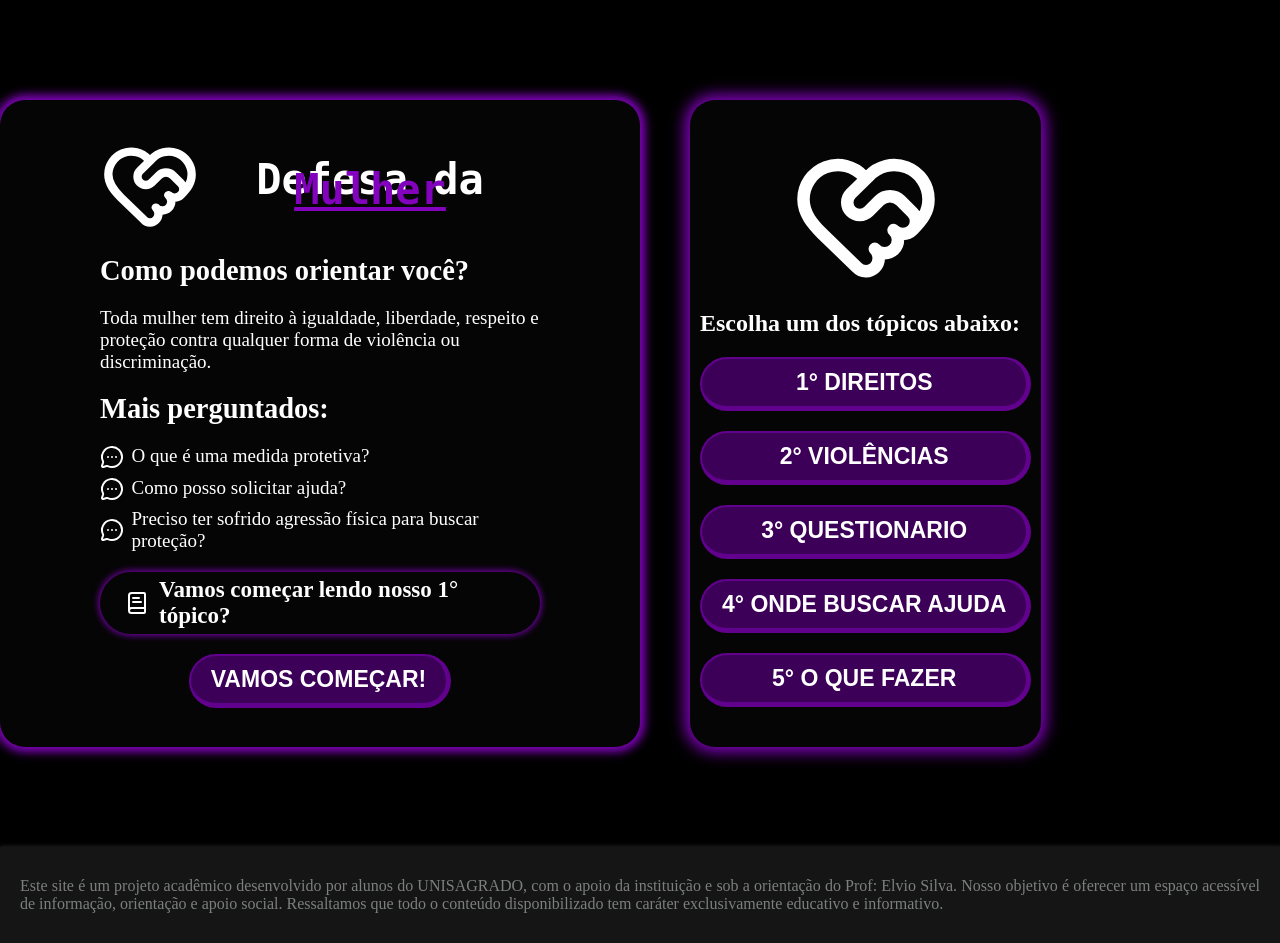
==== index.html @ 20289279 "Adiciona arquivos HTML e CSS para o projeto "Defesa da Mulher"" ====
<!DOCTYPE html>
<html lang="Pt-BR">
<head>
    <meta charset="UTF-8">
    <meta name="viewport" content="width=device-width, initial-scale=1.0">
    <title>Defesa da Mulher</title>
    <link rel="stylesheet" href="style.css">
</head>
<body>
    <main>
      <section class = "Secao Secao-Hero">
       
        <div class = "container">
            
            <div class = "card">
                
                <div class = "Logo-principal">
                    <img
                    width="100" 
                    height="100" 
                    src="[data-uri]" alt="Logo da Defesa da Mulher">
                
                <h1>Defesa da 
                    <span class="Mulher-Roxo">Mulher</span>
                </h1></div>
                <h2>Como podemos orientar você?</h2>
               <p><span class = "span-p">Toda mulher tem direito à igualdade, liberdade, respeito e proteção contra qualquer forma de violência ou discriminação.</span></p>
              <h2>Mais perguntados:</h2>
               <div class = "Lista-1">
               <ul>
                <li><img
                src="[data-uri]" alt="ícone de comunicação"> O que é uma medida protetiva?</li>                
                <li><img src="[data-uri]" alt="ícone de comunicação"> Como posso solicitar ajuda?</li>               
                <li><img src="[data-uri]" alt="ícone de comunicação"> Preciso ter sofrido agressão física para buscar proteção?</li>
               </ul>
              </div>
               

               <div class = "Começar">
                <img 
                src="[data-uri]" alt="icone de calendário">
               <p><strong>Vamos começar lendo nosso 1° tópico?</strong></p>
                </div>

                <div>
                <button>Vamos Começar!</button>
            </div>
            </div>
            <div Class ="card-buttons">
                <img
                    width="100" 
                    height="100" 
                    src="[data-uri]" alt="Logo da Defesa da Mulher">
                <h2>Escolha um dos tópicos abaixo:</h2>
                <button class = "button-1">1° Direitos</button>
                <button class = "button-2">2° Violências</button>
                <button class = "button-3">3° Questionario</button>
                <button class = "button-4">4° Onde buscar ajuda</button>
                <button class = "button-5">5° O que fazer</button>
            </div>
        </div>

      </section> 

      <section class = "secao secao-disclaimer">
        <div class = "container">
            <p>Este site é um projeto acadêmico desenvolvido por alunos do UNISAGRADO, com o apoio da instituição e sob a orientação do Prof: Elvio Silva. Nosso objetivo é oferecer um espaço acessível de informação, orientação e apoio social. Ressaltamos que todo o conteúdo disponibilizado tem caráter exclusivamente educativo e informativo.</p>
        </div>
      </section>

    </main>
    <footer></footer>
</body>
</html>
---- style.css ----
/* Seção geral */
*{
    margin: 0;
    padding: 0;
    box-sizing: border-box;
}
.container {
    max-width: 1300px;
    padding: 100px 0px;
    margin: 0 auto;
    display: flex;
    gap: 50px;
} 

/* Seção Hero */
h1 {
    font-family: "DejaVu Sans Mono" , sans-serif;
    text-align: center;
    font-size: 42px;
    line-height: 25%;
}
h1 .Mulher-Roxo {
    color: #8302be;
    text-decoration: underline;
    }
h2 {
    
  align-self: flex-start; 
  text-align: left;       

}
body {
    color: #ffffff;
    background-color: #000;
    font-weight: 400;
    font-size: 16px;
}
.card-buttons{
    img{
        filter: brightness(0) invert(1);
    }
}
.Logo-principal 
img {
    filter: brightness(0) invert(1);
}
.Lista-1
img {
    filter: brightness(0) invert(1);
}
.Começar
img {
    filter: brightness(0) invert(1);
}
.Começar{
    display: flex;
    align-items: center;
    gap: 10px;
    box-shadow: 0 0 7.5px 1px #8302be;
    border-radius: 50px;
    padding: 5px 25px;
}
ul {
    display: flex;
    flex-direction: column;
    gap: 7.5px;
    list-style: none;
}
li {
    display: flex;
    flex-direction: Flex-start;
    gap: 7.5px;
}
.Secao-Hero {
    min-height: 10vh;
    background-image: url("https://cdnstatic.tencentcs.com/edgeone/pages/assets/1794580584767-1hei.png");
    background-position: 50% 50%;
    background-size: cover;
}
.card{
    display: flex;
    flex-direction: column;
    align-items: center;
    gap: 20px;
    background-color: #050505;
    box-shadow: 0 0 10px 5px #8302be;
    padding: 35px 100px;
    border-radius: 25px;
    max-width: 50%;
    font-size: 19px;
}  
.card-buttons img {
    align-self: center;
    width: 150px;
    height: auto;  
}
.card-buttons {
    border-radius: 25px;
    background-color: #050505;
    box-shadow: 0 0 15px 5px #8302be;
    padding: 40px 10px;
    display: flex;
    flex-direction: column;
    gap: 20px;
}
.subtitulo, .Começar, button {
    font-size: 23px;
}
button {
    background-color: #3c0058;
    color: #ffffff;
    border: 2px solid #61018d;
    padding: 10px 20px;
    border-radius: 100px;
    border-right-width: 5px;
    border-bottom-width: 5px;
    cursor: pointer;
    font-weight: 700;
    Text-transform: uppercase;
}
button:hover {
    background-color: #61018d;
    color: #000000;
    border-color: #3c0058;
}
.Logo-principal{
    display: flex;
    align-items: center;
    font-size: 0px;
    
}

/* Seção disclaimer */

.secao-disclaimer {
    background-color: #151515;
    color: #7c7f7f;
    padding: 30px 20px;
    text-align: justify;
    box-shadow: 1px 1px 5px 1px #2c2c2c;
}
.secao-disclaimer .container {
    padding: 0px 0px;
    
}
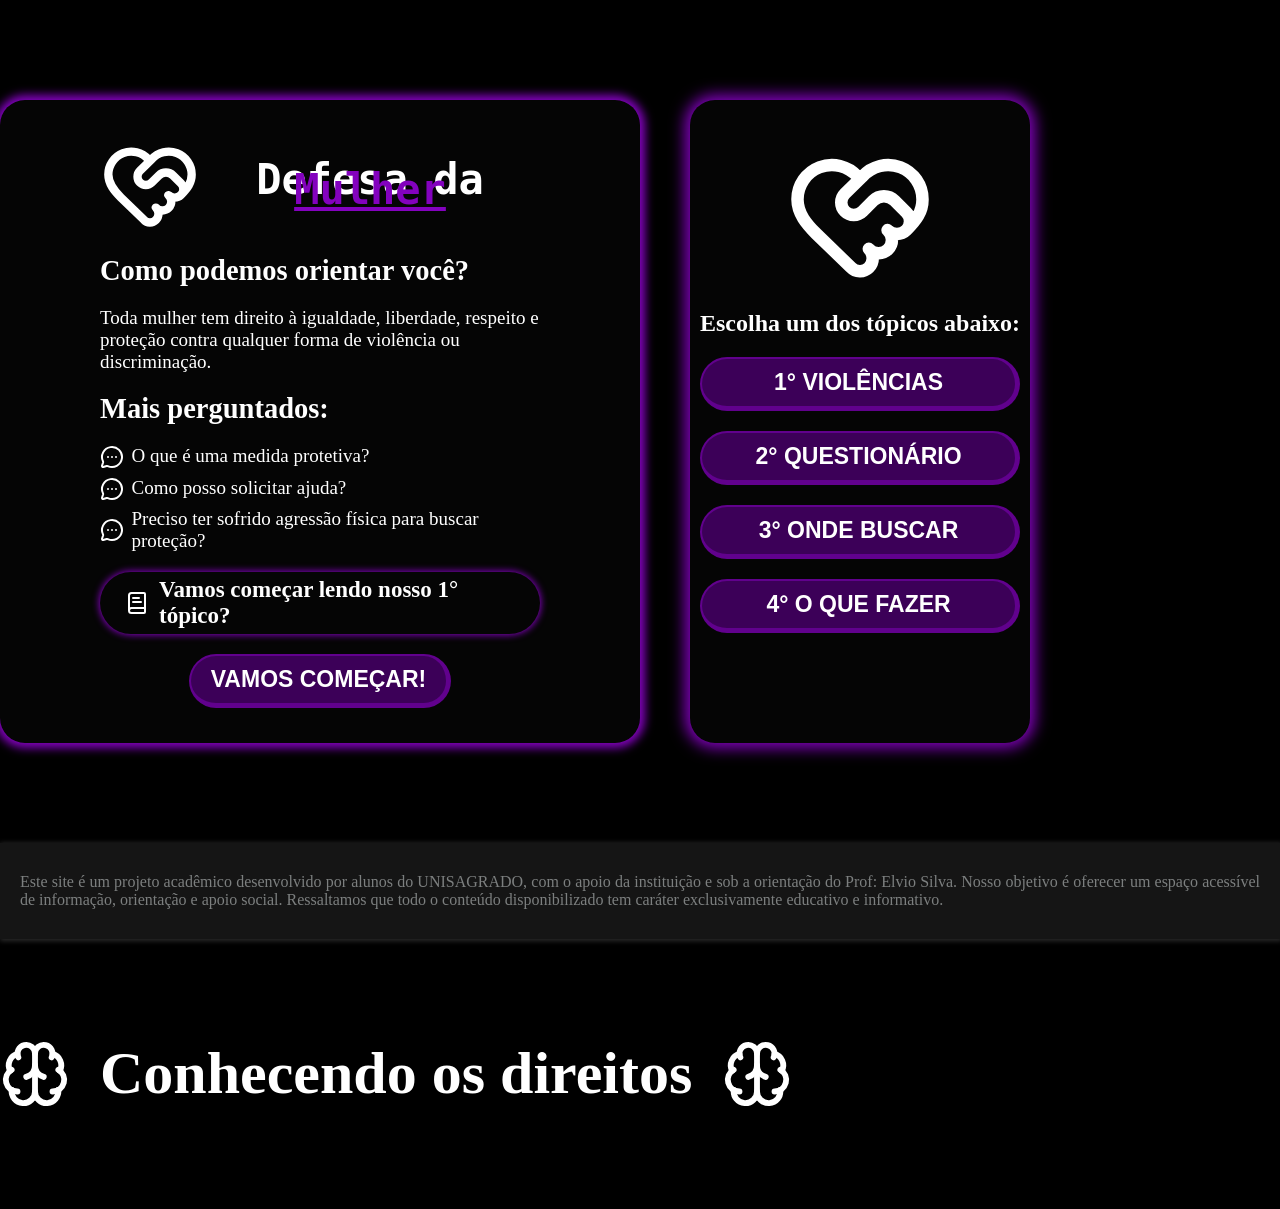
==== commit 0bff7c1b: "Atualização disclaimer e seção 2" ====
--- a/index.html
+++ b/index.html
@@ -52,11 +52,10 @@
                     height="100" 
                     src="[data-uri]" alt="Logo da Defesa da Mulher">
                 <h2>Escolha um dos tópicos abaixo:</h2>
-                <button class = "button-1">1° Direitos</button>
-                <button class = "button-2">2° Violências</button>
-                <button class = "button-3">3° Questionario</button>
-                <button class = "button-4">4° Onde buscar ajuda</button>
-                <button class = "button-5">5° O que fazer</button>
+                <button class = "button-1">1° Violências</button>
+                <button class = "button-2">2° Questionário</button>
+                <button class = "button-3">3° Onde buscar</button>
+                <button class = "button-4">4° O que fazer </button>
             </div>
         </div>
 
@@ -68,6 +67,16 @@
         </div>
       </section>
 
+      <section class = "Direitos">
+        <div class = "container">
+            <div class = "pergunta-direitos">
+                <img src="[data-uri]" alt="Cerebro">
+                <h2>Conhecendo os direitos</h2>
+                <img src="[data-uri]" alt="Cerebro">
+            </div>
+        </div>
+      </section>
+
     </main>
     <footer></footer>
 </body>
--- a/style.css
+++ b/style.css
@@ -133,6 +133,7 @@
 /* Seção disclaimer */
 
 .secao-disclaimer {
+
     background-color: #151515;
     color: #7c7f7f;
     padding: 30px 20px;
@@ -141,5 +142,23 @@
 }
 .secao-disclaimer .container {
     padding: 0px 0px;
-    
+    align-items: center;
+}
+
+/* Seção Direitos */
+
+.pergunta-direitos img {
+    width: 70px;
+    filter: brightness(0) invert(1); 
+}
+
+.pergunta-direitos h2 {
+    font-size: 60px;
+    padding-left: 20px;
+    padding-right: 20px;
+}
+.pergunta-direitos {
+    display: flex;
+    align-items: center;
+    gap: 10px;
 }
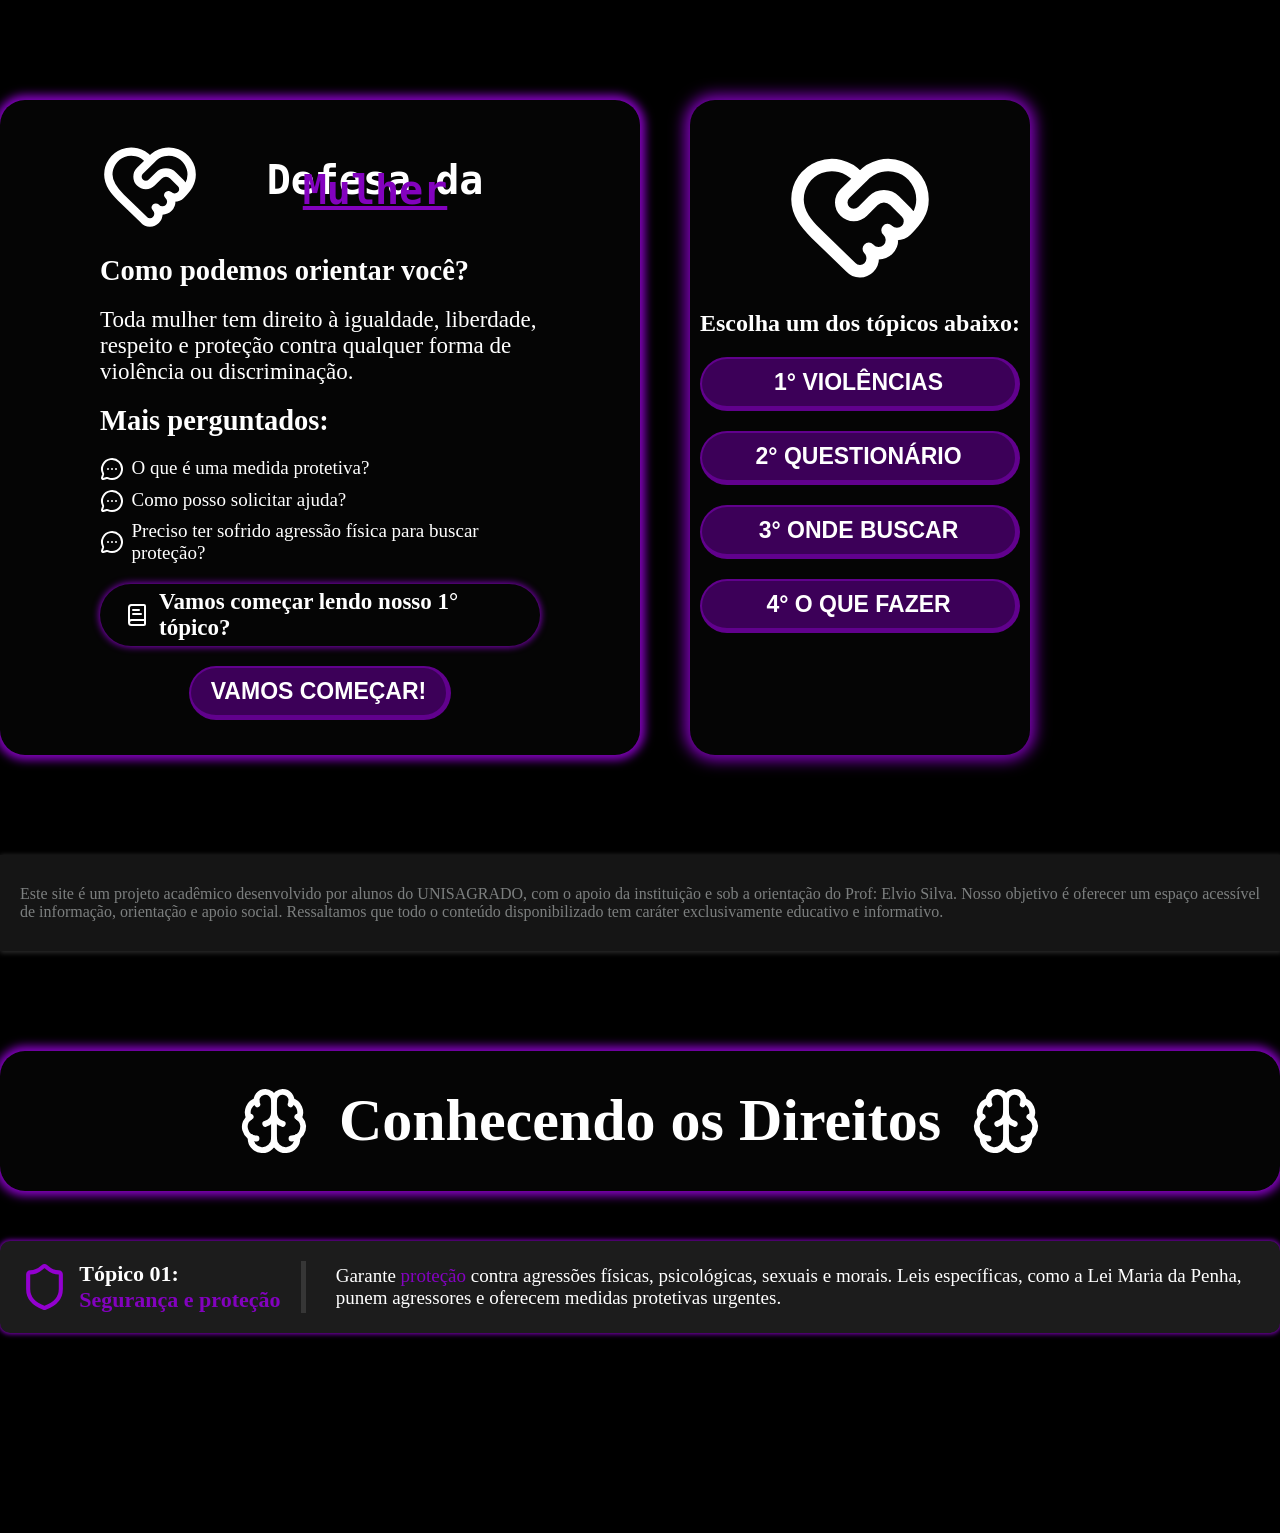
==== commit afc4073e: "1° topico dos direitos" ====
--- a/index.html
+++ b/index.html
@@ -24,7 +24,7 @@
                     <span class="Mulher-Roxo">Mulher</span>
                 </h1></div>
                 <h2>Como podemos orientar você?</h2>
-               <p><span class = "span-p">Toda mulher tem direito à igualdade, liberdade, respeito e proteção contra qualquer forma de violência ou discriminação.</span></p>
+               <p><span class = "subtitulo">Toda mulher tem direito à igualdade, liberdade, respeito e proteção contra qualquer forma de violência ou discriminação.</span></p>
               <h2>Mais perguntados:</h2>
                <div class = "Lista-1">
                <ul>
@@ -46,6 +46,7 @@
                 <button>Vamos Começar!</button>
             </div>
             </div>
+
             <div Class ="card-buttons">
                 <img
                     width="100" 
@@ -68,13 +69,43 @@
       </section>
 
       <section class = "Direitos">
-        <div class = "container">
+
+        <div class = "container2">
+
             <div class = "pergunta-direitos">
                 <img src="[data-uri]" alt="Cerebro">
-                <h2>Conhecendo os direitos</h2>
+                <h2>Conhecendo os Direitos</h2>
                 <img src="[data-uri]" alt="Cerebro">
             </div>
+                
+                <div class = "topicos">
+                    <div class="topico">
+                        <div class="topico__cabecalho">
+                            <img src="[data-uri]" alt="Escudo">  <h3 class = "topico1">Tópico 01: <span class = "roxo"> Segurança e proteção</span>
+                            </h3> 
+                        </div>
+
+                        </div>
+                                <div class = "topico__conteudo">   
+                                <p>Garante <span class = "roxo">proteção</span> contra agressões físicas, psicológicas, sexuais e morais. Leis específicas, como a Lei Maria da Penha, punem agressores e oferecem medidas protetivas urgentes.</p></div>
+                    </div>
+                
+                
+                <div class="topico">
+                    <p></p>
+                </div>
+                    
+                
+                <div class="topico">
+                    
+                </div>
+
+                </div>
+
         </div>
+
+        </div>
+
       </section>
 
     </main>
--- a/style.css
+++ b/style.css
@@ -4,6 +4,9 @@
     padding: 0;
     box-sizing: border-box;
 }
+img{
+    max-width: 100%;
+}
 .container {
     max-width: 1300px;
     padding: 100px 0px;
@@ -11,12 +14,24 @@
     display: flex;
     gap: 50px;
 } 
+.container2{ 
+    max-width: 1300px;
+    padding: 100px 0px;
+    margin: 0 auto;
+    display: flex;
+    flex-direction: column;
+    gap: 50px;
+}
+
+.roxo {
+    color: #8302be;
+}
 
 /* Seção Hero */
 h1 {
     font-family: "DejaVu Sans Mono" , sans-serif;
     text-align: center;
-    font-size: 42px;
+    font-size: 40px;
     line-height: 25%;
 }
 h1 .Mulher-Roxo {
@@ -39,6 +54,9 @@
     img{
         filter: brightness(0) invert(1);
     }
+}
+.Logo-principal {
+    gap: 10px;
 }
 .Logo-principal 
 img {
@@ -147,6 +165,15 @@
 
 /* Seção Direitos */
 
+.topicos {
+    background-color:#1c1c1c;
+    padding: 20px 20px;
+    border-radius: 10px;
+    display: flex;
+    gap: 10px;
+    box-shadow: 0 0 5px 1px #8302be;
+    align-items: center;
+}
 .pergunta-direitos img {
     width: 70px;
     filter: brightness(0) invert(1); 
@@ -160,5 +187,32 @@
 .pergunta-direitos {
     display: flex;
     align-items: center;
-    gap: 10px;
-}+    justify-content: center;
+    gap: 10px;
+    background-color: #050505;
+    box-shadow: 0 0 10px 5px #8302be;
+    border-radius: 25px;
+    padding: 35px 100px;
+
+}
+.topicos img{
+    filter: brightness(0) saturate(100%) invert(14%) sepia(93%) saturate(5683%) hue-rotate(282deg) brightness(83%) contrast(116%);
+
+    width: 75px;
+    height: auto;
+    object-fit: contain;
+    margin-right: 10px ;
+}
+.topicos h3 {
+    font-size: 22px;
+}
+.topicos p {
+    padding-left: 20px;
+    font-size: 19px;
+}
+.topico__cabecalho {
+    display: flex;
+    border-right: 5px solid #363636;
+    padding-right: 20px;
+    
+}
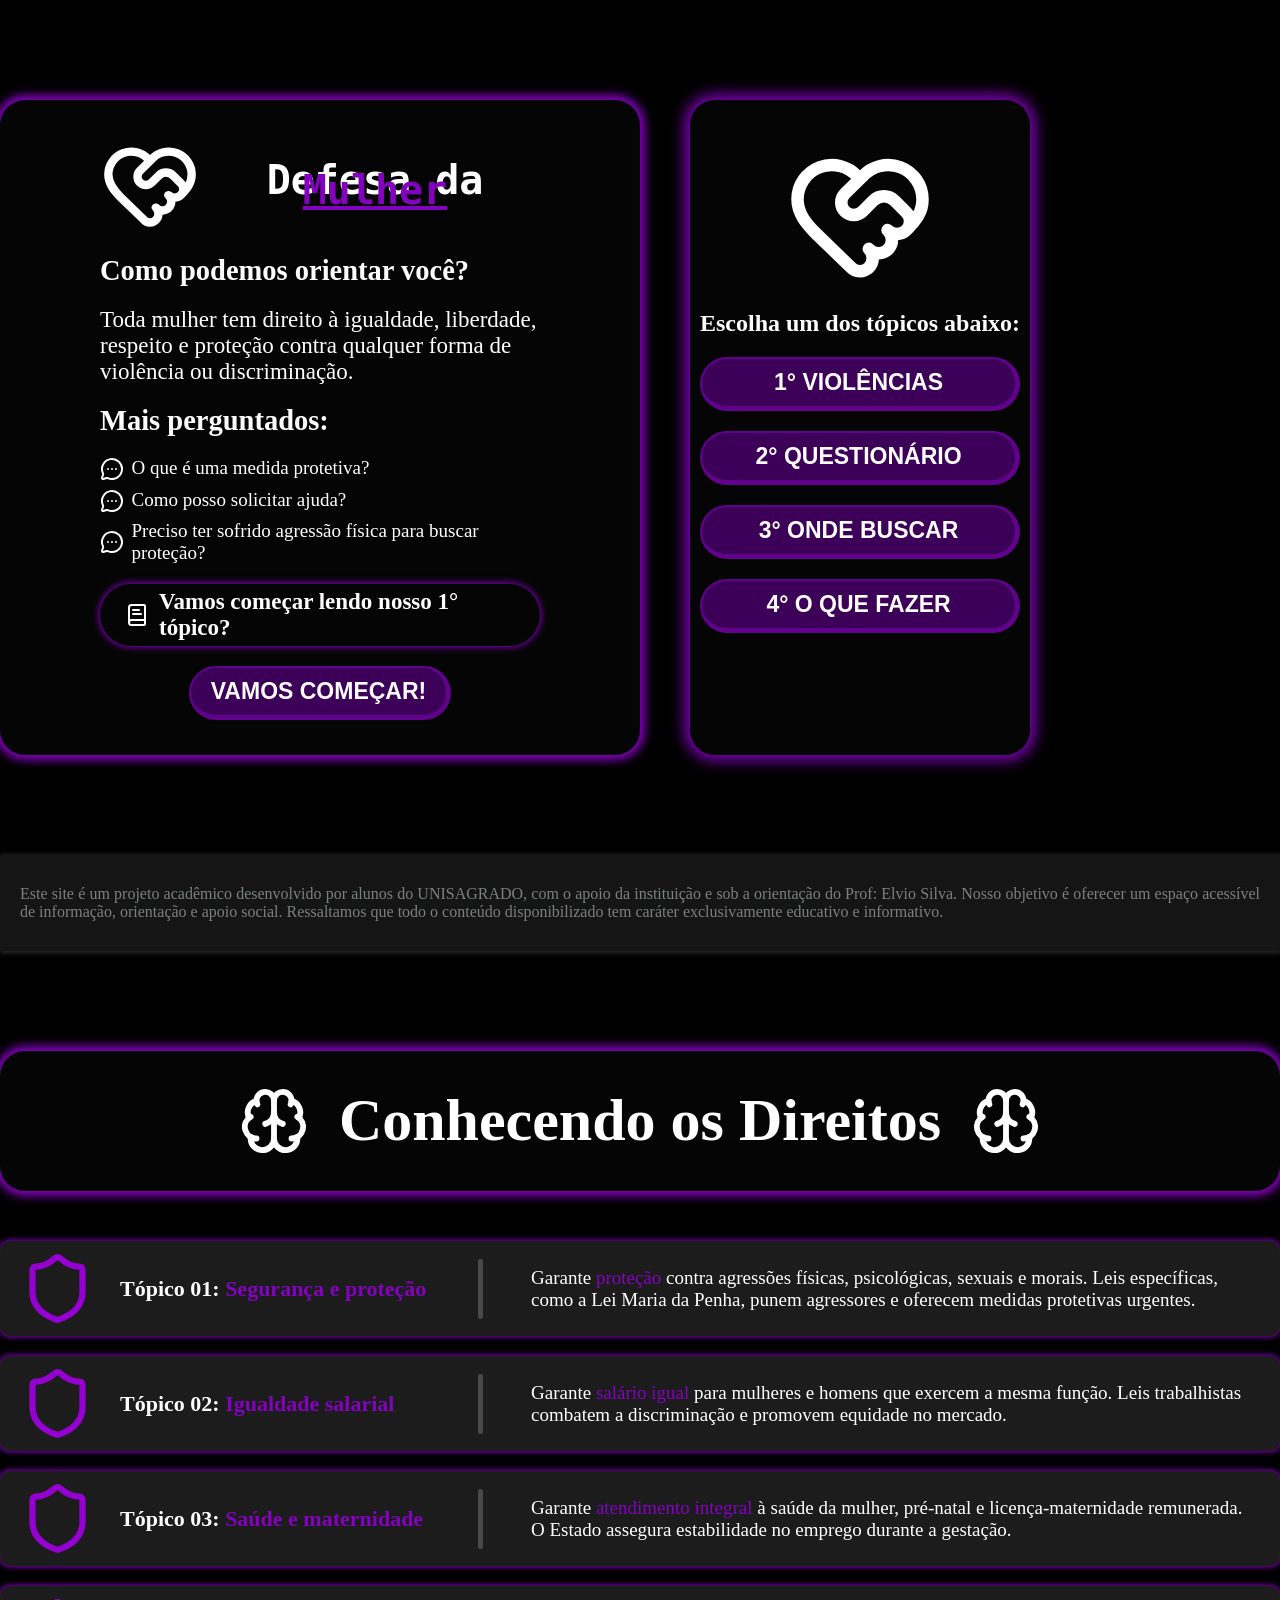
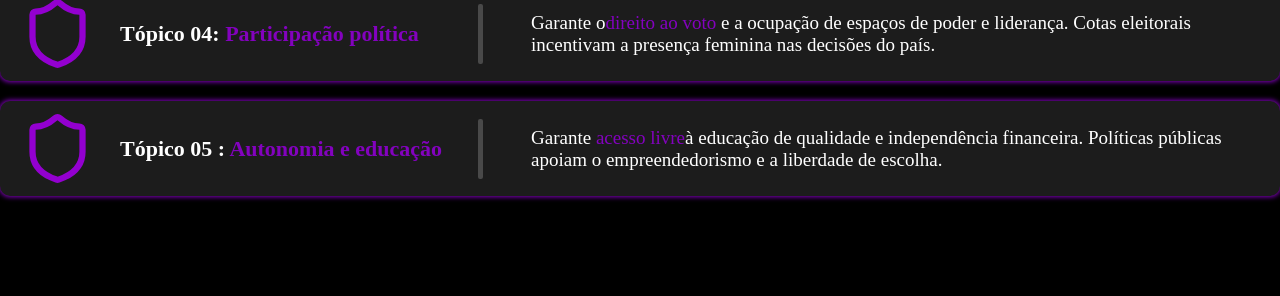
==== commit 63f9eafa: "colocando os topicos" ====
--- a/index.html
+++ b/index.html
@@ -8,8 +8,10 @@
 </head>
 <body>
     <main>
+
       <section class = "Secao Secao-Hero">
        
+
         <div class = "container">
             
             <div class = "card">
@@ -35,7 +37,6 @@
                </ul>
               </div>
                
-
                <div class = "Começar">
                 <img 
                 src="[data-uri]" alt="icone de calendário">
@@ -58,15 +59,19 @@
                 <button class = "button-3">3° Onde buscar</button>
                 <button class = "button-4">4° O que fazer </button>
             </div>
+
         </div>
 
+
       </section> 
+
 
       <section class = "secao secao-disclaimer">
         <div class = "container">
             <p>Este site é um projeto acadêmico desenvolvido por alunos do UNISAGRADO, com o apoio da instituição e sob a orientação do Prof: Elvio Silva. Nosso objetivo é oferecer um espaço acessível de informação, orientação e apoio social. Ressaltamos que todo o conteúdo disponibilizado tem caráter exclusivamente educativo e informativo.</p>
         </div>
       </section>
+
 
       <section class = "Direitos">
 
@@ -78,29 +83,70 @@
                 <img src="[data-uri]" alt="Cerebro">
             </div>
                 
-                <div class = "topicos">
+            <div class = "topicos">
+
                     <div class="topico">
                         <div class="topico__cabecalho">
                             <img src="[data-uri]" alt="Escudo">  <h3 class = "topico1">Tópico 01: <span class = "roxo"> Segurança e proteção</span>
                             </h3> 
                         </div>
+                        <div class="barra"></div>
+                        <div class = "topico__conteudo">   
+                        <p>Garante <span class = "roxo">proteção</span> contra agressões físicas, psicológicas, sexuais e morais. Leis específicas, como a Lei Maria da Penha, punem agressores e oferecem medidas protetivas urgentes.</p>
+                        </div>          
+                
+                    </div>
 
+                    <div class="topico">
+                        <div class="topico__cabecalho">
+                            <img src="[data-uri]" alt="Escudo">  <h3 class = "topico1">Tópico 02: <span class = "roxo"> Igualdade salarial</span>
+                            </h3> 
                         </div>
-                                <div class = "topico__conteudo">   
-                                <p>Garante <span class = "roxo">proteção</span> contra agressões físicas, psicológicas, sexuais e morais. Leis específicas, como a Lei Maria da Penha, punem agressores e oferecem medidas protetivas urgentes.</p></div>
+                        <div class="barra"></div>
+                        <div class = "topico__conteudo">   
+                        <p>Garante <span class = "roxo">salário igual</span> para mulheres e homens que exercem a mesma função. Leis trabalhistas combatem a discriminação e promovem equidade no mercado.</p>
+                        </div>          
+                
                     </div>
+
+                    <div class="topico">
+                        <div class="topico__cabecalho">
+                            <img src="[data-uri]" alt="Escudo">  <h3 class = "topico1">Tópico 03: <span class = "roxo"> Saúde e maternidade</span>
+                            </h3> 
+                        </div>
+                        <div class="barra"></div>
+                        <div class = "topico__conteudo">   
+                        <p>Garante <span class = "roxo">atendimento integral</span> à saúde da mulher, pré-natal e licença-maternidade remunerada. O Estado assegura estabilidade no emprego durante a gestação.</p>
+                        </div>          
                 
+                    </div>
+
+                    <div class="topico">
+                        <div class="topico__cabecalho">
+                            <img src="[data-uri]" alt="Escudo">  <h3 class = "topico1">Tópico 04: <span class = "roxo">Participação política</span>
+                            </h3> 
+                        </div>
+                        <div class="barra"></div>
+                        <div class = "topico__conteudo">   
+                        <p>Garante o<span class = "roxo">direito ao voto</span>  e a ocupação de espaços de poder e liderança. Cotas eleitorais incentivam a presença feminina nas decisões do país.</p>
+                        </div>          
                 
-                <div class="topico">
-                    <p></p>
-                </div>
-                    
+                    </div>
+
+                    <div class="topico">
+                        <div class="topico__cabecalho">
+                            <img src="[data-uri]" alt="Escudo">  <h3 class = "topico1">Tópico 05    : <span class = "roxo"> Autonomia e educação</span>
+                            </h3> 
+                        </div>
+                        <div class="barra"></div>
+                        <div class = "topico__conteudo">   
+                        <p>Garante <span class = "roxo">acesso livre</span>à educação de qualidade e independência financeira. Políticas públicas apoiam o empreendedorismo e a liberdade de escolha.</p>
+                        </div>          
                 
-                <div class="topico">
-                    
-                </div>
+                    </div>
 
-                </div>
+
+            </div>
 
         </div>
 
@@ -108,6 +154,7 @@
 
       </section>
 
+
     </main>
     <footer></footer>
 </body>
--- a/style.css
+++ b/style.css
@@ -165,15 +165,7 @@
 
 /* Seção Direitos */
 
-.topicos {
-    background-color:#1c1c1c;
-    padding: 20px 20px;
-    border-radius: 10px;
-    display: flex;
-    gap: 10px;
-    box-shadow: 0 0 5px 1px #8302be;
-    align-items: center;
-}
+
 .pergunta-direitos img {
     width: 70px;
     filter: brightness(0) invert(1); 
@@ -212,7 +204,40 @@
 }
 .topico__cabecalho {
     display: flex;
-    border-right: 5px solid #363636;
-    padding-right: 20px;
-    
-}
+    align-items: center;
+    gap: 15px;
+    flex-shrink: 0;
+    width: 430px;
+}
+.topico {
+    display: flex;
+    align-items: center;
+    gap: 28px;
+    padding: 20px 28px;
+    background-color:#1c1c1c;
+    box-shadow: 0 0 5px 1px #8302be;
+    border-radius: 10px;
+    padding: 10px 20px;
+}
+.topico1 {
+    white-space: nowrap;
+}
+
+.barra {
+  width: 5px;
+  height: 60px;
+  background-color: #494949;
+  flex-shrink: 0;
+  border-radius: 2px; 
+}
+
+.topico__conteudo{
+    margin: 0;
+}
+
+.topicos {
+    display: flex;
+    gap: 20px;
+    align-items: center;
+    flex-direction: column;
+}
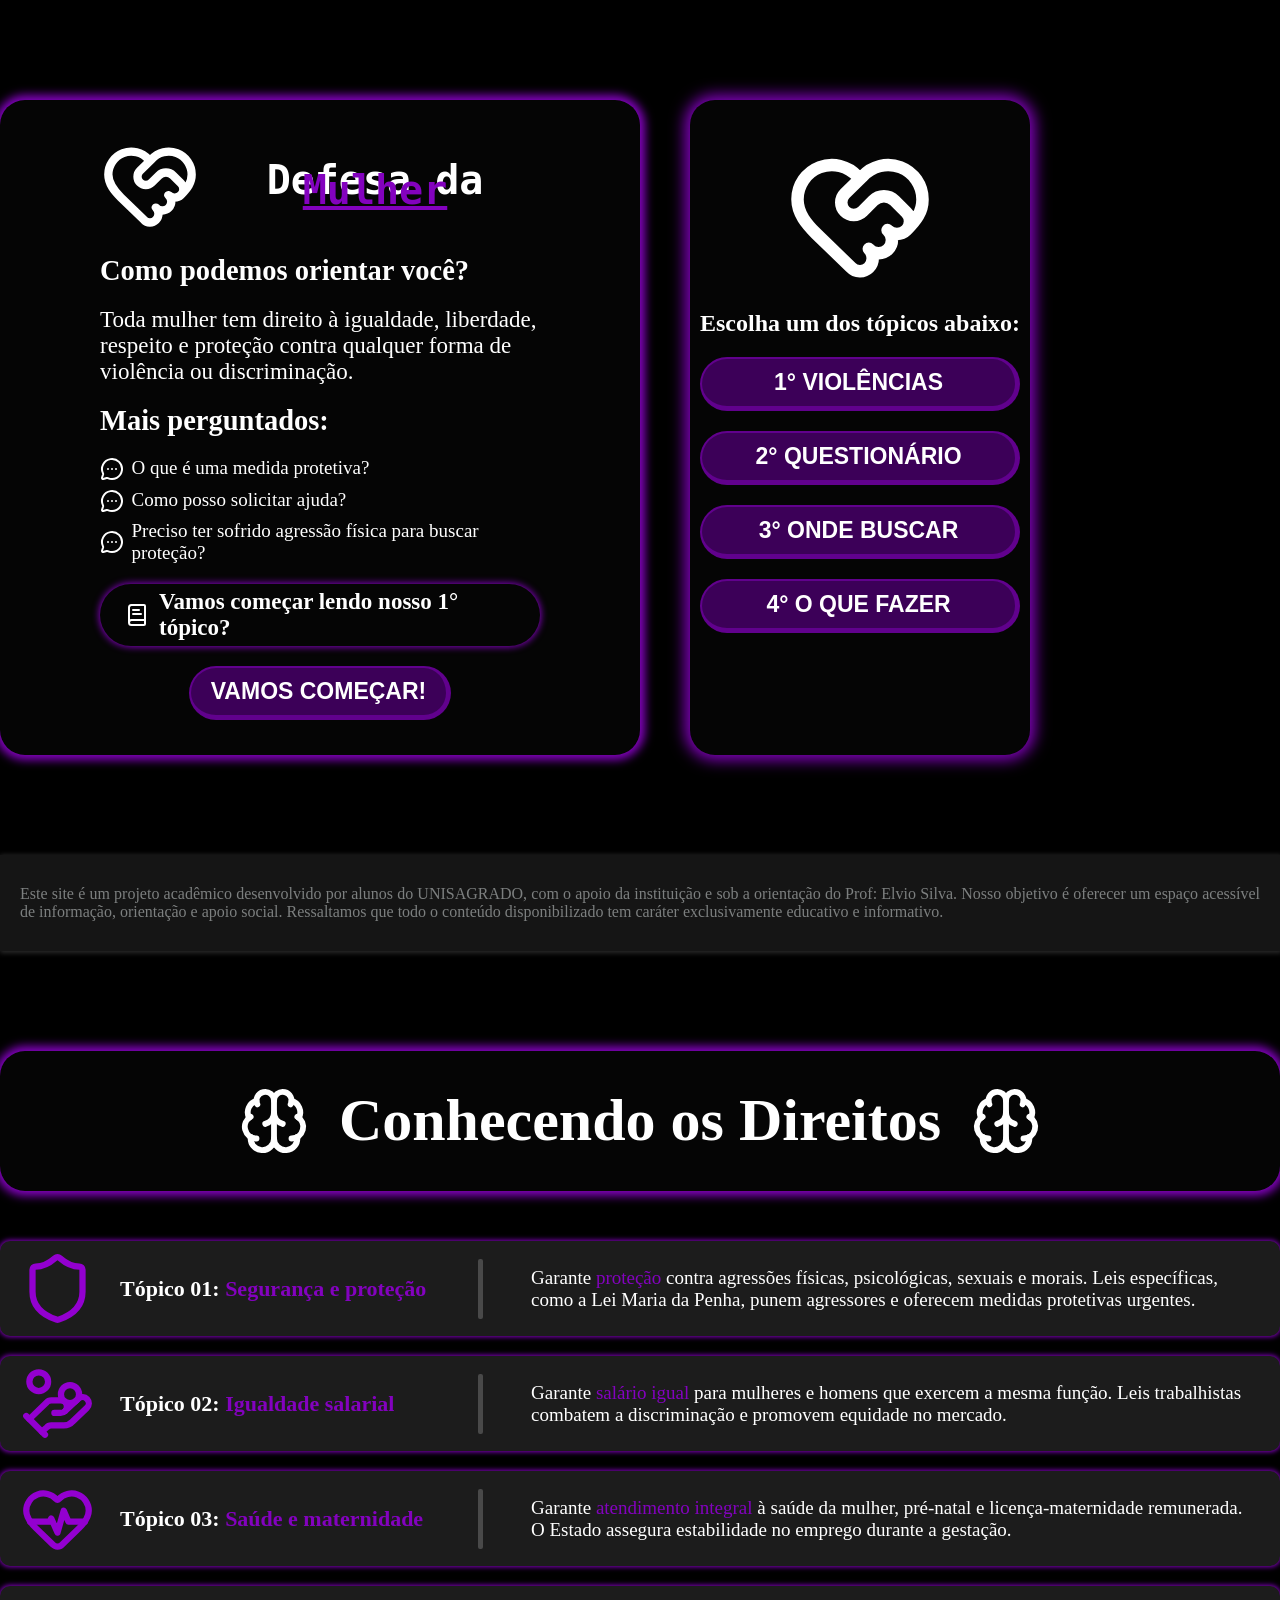
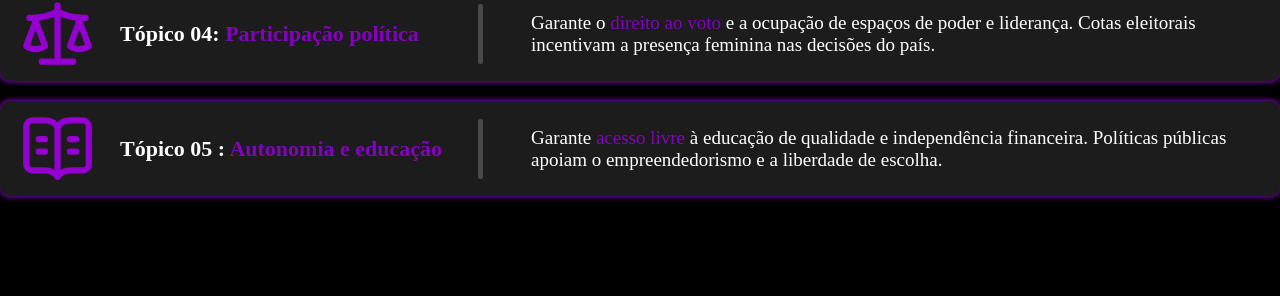
==== commit 7929d314: "colocando os icones dos topicos e ajeitando as fontes" ====
--- a/index.html
+++ b/index.html
@@ -87,7 +87,7 @@
 
                     <div class="topico">
                         <div class="topico__cabecalho">
-                            <img src="[data-uri]" alt="Escudo">  <h3 class = "topico1">Tópico 01: <span class = "roxo"> Segurança e proteção</span>
+                            <img src="[data-uri]" alt="icone de Escudo">  <h3 class = "topico1">Tópico 01: <span class = "roxo"> Segurança e proteção</span>
                             </h3> 
                         </div>
                         <div class="barra"></div>
@@ -99,7 +99,7 @@
 
                     <div class="topico">
                         <div class="topico__cabecalho">
-                            <img src="[data-uri]" alt="Escudo">  <h3 class = "topico1">Tópico 02: <span class = "roxo"> Igualdade salarial</span>
+                            <img src="[data-uri]" alt="icone salario">  <h3 class = "topico1">Tópico 02: <span class = "roxo"> Igualdade salarial</span>
                             </h3> 
                         </div>
                         <div class="barra"></div>
@@ -111,7 +111,7 @@
 
                     <div class="topico">
                         <div class="topico__cabecalho">
-                            <img src="[data-uri]" alt="Escudo">  <h3 class = "topico1">Tópico 03: <span class = "roxo"> Saúde e maternidade</span>
+                            <img src="[data-uri]" alt="icone de coração">  <h3 class = "topico1">Tópico 03: <span class = "roxo"> Saúde e maternidade</span>
                             </h3> 
                         </div>
                         <div class="barra"></div>
@@ -123,24 +123,24 @@
 
                     <div class="topico">
                         <div class="topico__cabecalho">
-                            <img src="[data-uri]" alt="Escudo">  <h3 class = "topico1">Tópico 04: <span class = "roxo">Participação política</span>
+                            <img src="[data-uri]" alt="Escudo">  <h3 class = "topico1">Tópico 04: <span class = "roxo">Participação política</span>
                             </h3> 
                         </div>
                         <div class="barra"></div>
                         <div class = "topico__conteudo">   
-                        <p>Garante o<span class = "roxo">direito ao voto</span>  e a ocupação de espaços de poder e liderança. Cotas eleitorais incentivam a presença feminina nas decisões do país.</p>
+                        <p>Garante o <span class = "roxo">direito ao voto</span> e a ocupação de espaços de poder e liderança. Cotas eleitorais incentivam a presença feminina nas decisões do país.</p>
                         </div>          
                 
                     </div>
 
                     <div class="topico">
                         <div class="topico__cabecalho">
-                            <img src="[data-uri]" alt="Escudo">  <h3 class = "topico1">Tópico 05    : <span class = "roxo"> Autonomia e educação</span>
+                            <img src="[data-uri]" alt="Escudo">  <h3 class = "topico1">Tópico 05    : <span class = "roxo"> Autonomia e educação</span>
                             </h3> 
                         </div>
                         <div class="barra"></div>
                         <div class = "topico__conteudo">   
-                        <p>Garante <span class = "roxo">acesso livre</span>à educação de qualidade e independência financeira. Políticas públicas apoiam o empreendedorismo e a liberdade de escolha.</p>
+                        <p>Garante <span class = "roxo">acesso livre </span>à educação de qualidade e independência financeira. Políticas públicas apoiam o empreendedorismo e a liberdade de escolha.</p>
                         </div>          
                 
                     </div>
